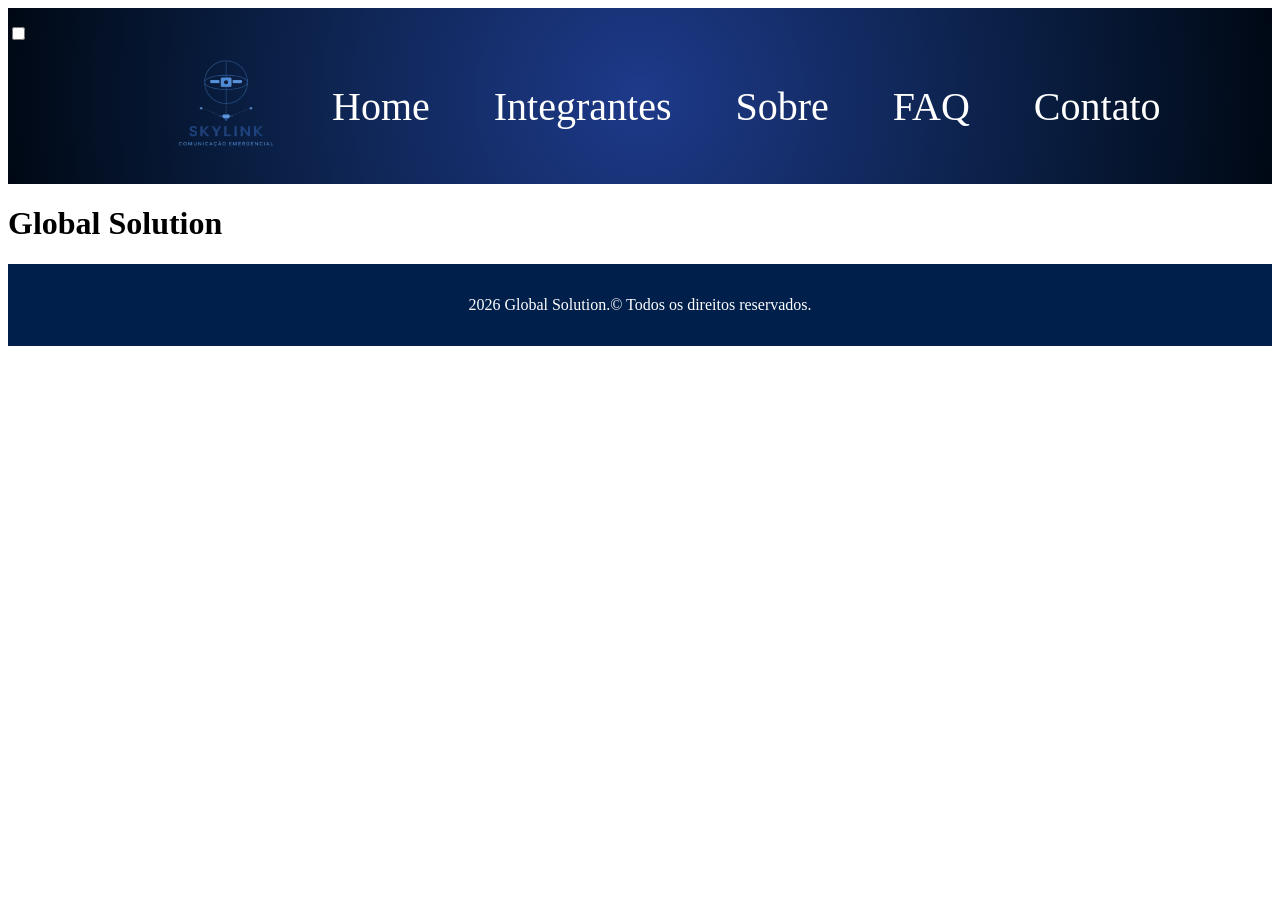
==== index.html @ e2a75dad "feat: finalizando pagina de contato, mudanca do nome da pasta img para assents, ajuste nas outras pa" ====
<!DOCTYPE html>
<html lang="pt-br">
<head>
    <meta charset="UTF-8">
    <meta name="viewport" content="width=device-width, initial-scale=1.0">
    <title>Global Solution</title>
    <link rel="stylesheet" href="./css/main.css">
</head>
<body>
    <header class="cabecalho">
      <input type="checkbox" id="menu-toggle" class="menu-toggle">
      <label for="menu-toggle" class="menu-hamburguer" aria-label="Abrir menu">
        <span></span>
        <span></span>
        <span></span>
      </label>
      <nav class="cabecalho__navbar">
        <a class="cabecalho__logo-link">
          <img src="./assents/logo.png" class="logo" alt="Logo EcoSoul">
        </a>
        <ul class="cabecalho__lista">
          <li class="cabecalho__list-item">
            <a class="cabecalho__link cabecalho__link--active" href="./index.html">Home</a>
          </li>
          <li class="cabecalho__list-item">
            <a class="cabecalho__link" href="./paginas/integrante.html">Integrantes</a>
          </li>
          <li class="cabecalho__list-item">
            <a class="cabecalho__link" href="./paginas/sobre.html">Sobre</a>
          </li>
          <li class="cabecalho__list-item">
            <a class="cabecalho__link" href="./paginas/faq.html">FAQ</a>
          </li>
         <li class="cabecalho__list-item">
            <a class="cabecalho__link" href="./paginas/contato.html">Contato</a>
          </li>
        </ul>
      </nav>
    </header>
    <main>
        <h1>Global Solution</h1>
    </main>
    <footer>
        <p> 2026 Global Solution.&copy; Todos os direitos reservados.</p>
    </footer>
</body>
</html>
---- css/main.css ----
@import url('./cabecalho.css');
@import url('./integrantes.css');
@import url('./base.css');
@import url('./contato.css');
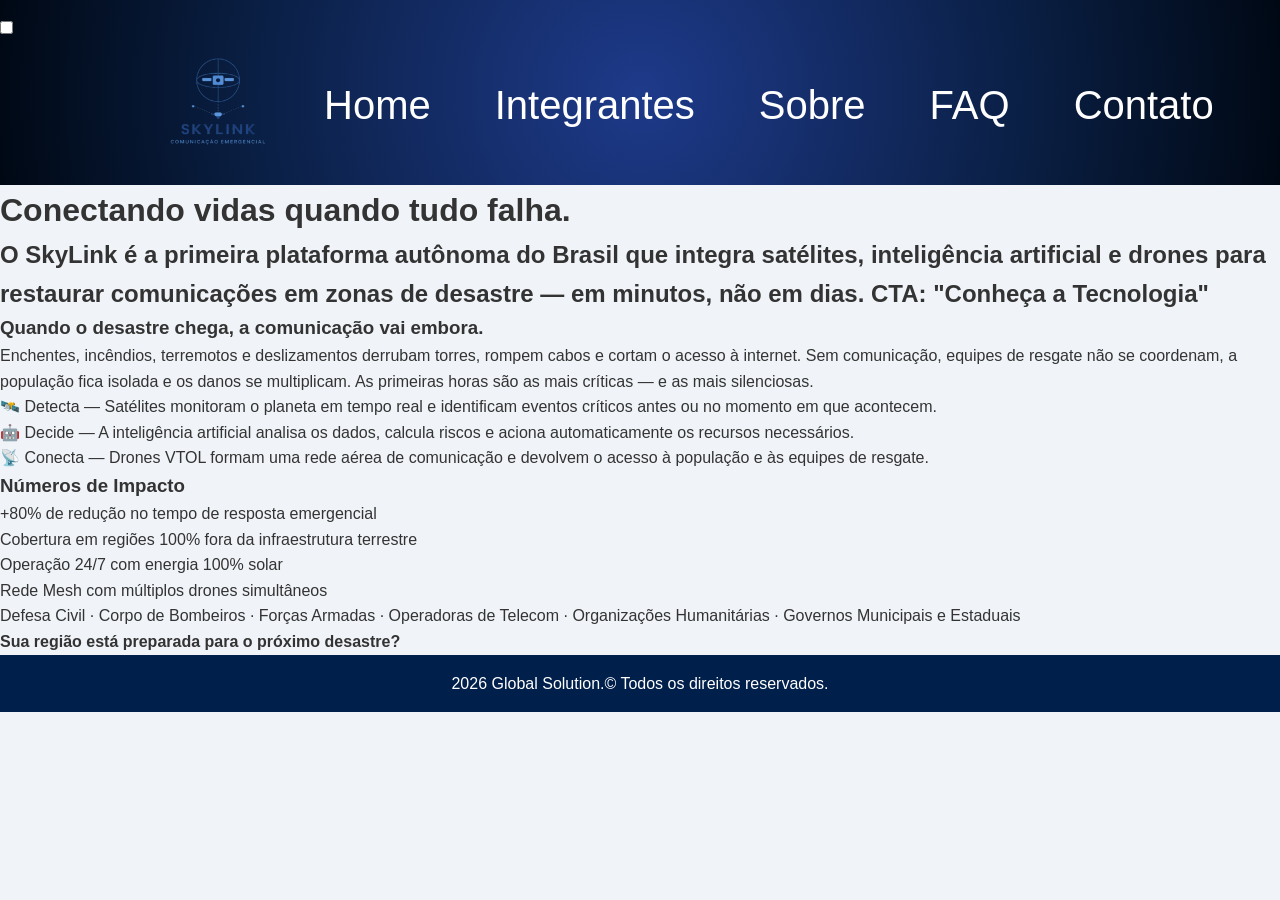
==== commit ac8b7f17: "feat: adicionando conteudo a pagina index" ====
--- a/index.html
+++ b/index.html
@@ -38,7 +38,24 @@
       </nav>
     </header>
     <main>
-        <h1>Global Solution</h1>
+        <h1>Conectando vidas quando tudo falha.</h1>
+        <h2>O SkyLink é a primeira plataforma autônoma do Brasil que integra satélites, inteligência artificial e drones para restaurar comunicações em zonas de desastre — em minutos, não em dias. CTA: "Conheça a Tecnologia"</h2>
+        <h3>Quando o desastre chega, a comunicação vai embora.</h3>
+        <p>Enchentes, incêndios, terremotos e deslizamentos derrubam torres, rompem cabos e cortam o acesso à internet. Sem comunicação, equipes de resgate não se coordenam, a população fica isolada e os danos se multiplicam. As primeiras horas são as mais críticas — e as mais silenciosas.</p>
+        <ul>
+          <li>🛰️ Detecta — Satélites monitoram o planeta em tempo real e identificam eventos críticos antes ou no momento em que acontecem.</li>
+          <li>🤖 Decide — A inteligência artificial analisa os dados, calcula riscos e aciona automaticamente os recursos necessários.</li>
+          <li>📡 Conecta — Drones VTOL formam uma rede aérea de comunicação e devolvem o acesso à população e às equipes de resgate.</li>
+        </ul>
+        <h3>Números de Impacto</h3>
+        <ul>
+          <li>+80% de redução no tempo de resposta emergencial</li>
+          <li>Cobertura em regiões 100% fora da infraestrutura terrestre</li>
+          <li>Operação 24/7 com energia 100% solar</li>
+          <li>Rede Mesh com múltiplos drones simultâneos</li>
+        </ul>
+        <p>Defesa Civil · Corpo de Bombeiros · Forças Armadas · Operadoras de Telecom · Organizações Humanitárias · Governos Municipais e Estaduais</p>
+        <h4>Sua região está preparada para o próximo desastre?</h4>
     </main>
     <footer>
         <p> 2026 Global Solution.&copy; Todos os direitos reservados.</p>
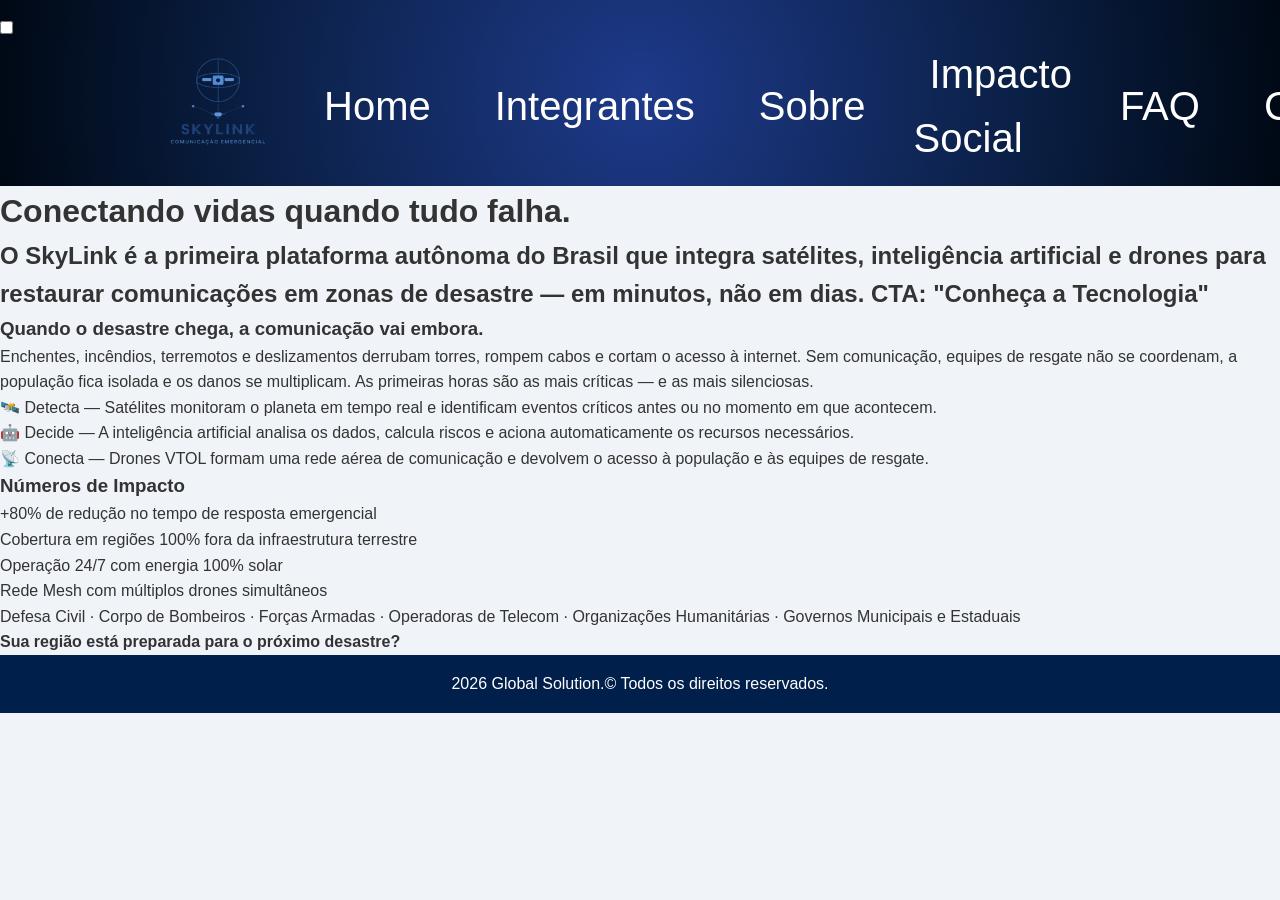
==== commit 88765971: "feat: ajuste do header" ====
--- a/index.html
+++ b/index.html
@@ -15,18 +15,24 @@
         <span></span>
       </label>
       <nav class="cabecalho__navbar">
-        <a class="cabecalho__logo-link">
-          <img src="./assents/logo.png" class="logo" alt="Logo EcoSoul">
+        <!-- CORRIGIR AQUI: a logo fica fora da lista para poder ficar sozinha na esquerda -->
+        <a class="cabecalho__logo-link" href="../index.html">
+          <img src="../assents/logo.png" class="logo" alt="Logo EcoSoul">
         </a>
+
+        <!-- CORRIGIR AQUI: a lista fica apenas com os links para eles poderem ficar centralizados -->
         <ul class="cabecalho__lista">
           <li class="cabecalho__list-item">
-            <a class="cabecalho__link cabecalho__link--active" href="./index.html">Home</a>
+            <a class="cabecalho__link cabecalho__link--active" href="../index.html">Home</a>
           </li>
           <li class="cabecalho__list-item">
             <a class="cabecalho__link" href="./paginas/integrante.html">Integrantes</a>
           </li>
           <li class="cabecalho__list-item">
             <a class="cabecalho__link" href="./paginas/sobre.html">Sobre</a>
+          </li>
+          <li class="cabecalho__list-item">
+            <a class="cabecalho__link" href="./paginas/impacto.html">Impacto Social</a>
           </li>
           <li class="cabecalho__list-item">
             <a class="cabecalho__link" href="./paginas/faq.html">FAQ</a>
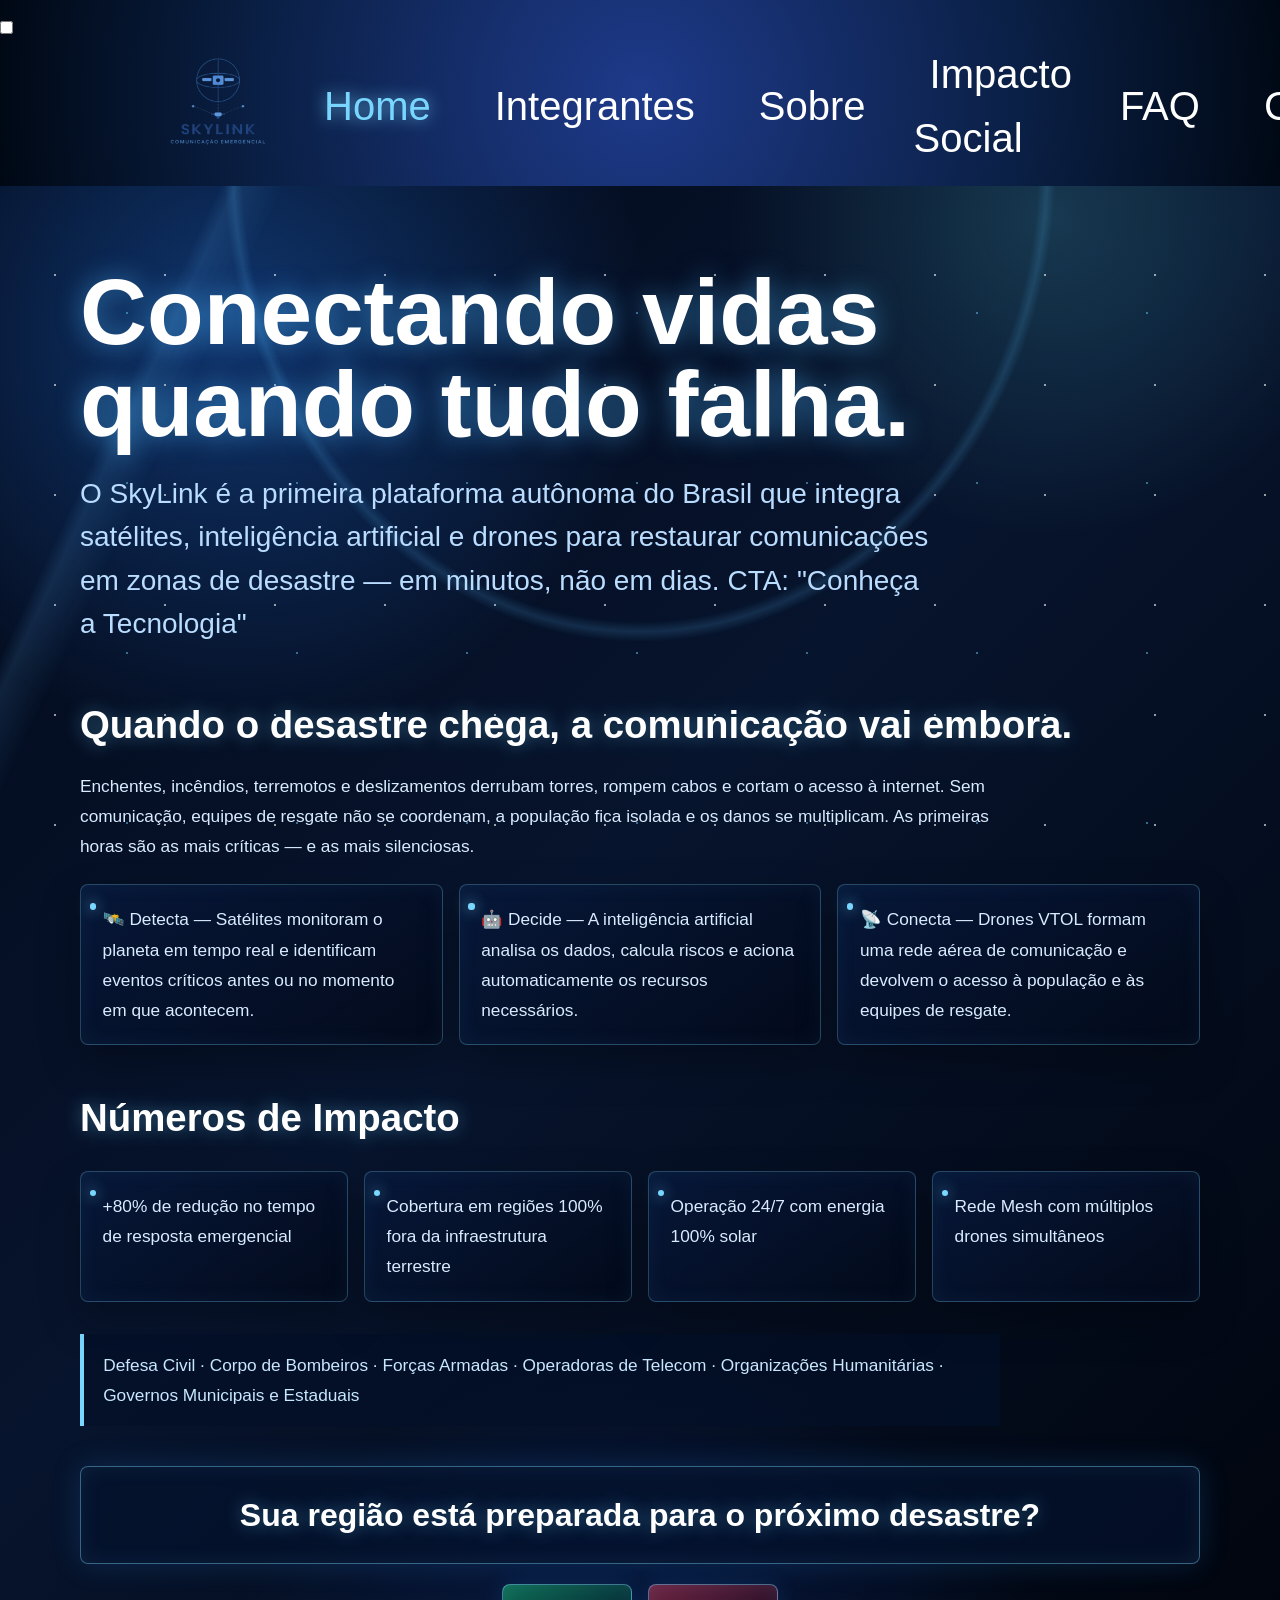
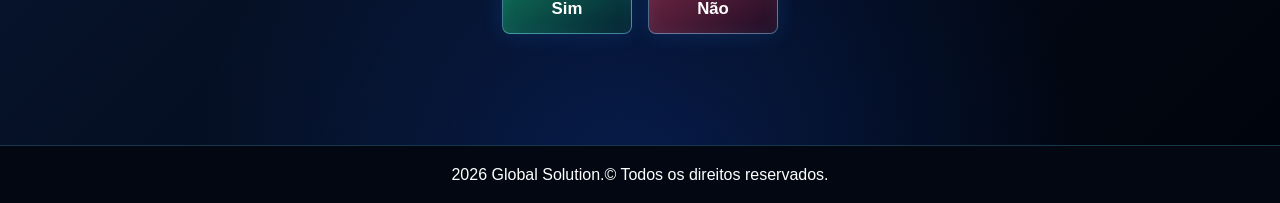
==== commit e9d6bab4: "feat: ajuste de css e finalizaçao das paginas e fazendo o formulario ser funcional" ====
--- a/index.html
+++ b/index.html
@@ -6,7 +6,7 @@
     <title>Global Solution</title>
     <link rel="stylesheet" href="./css/main.css">
 </head>
-<body>
+<body class="pagina-home">
     <header class="cabecalho">
       <input type="checkbox" id="menu-toggle" class="menu-toggle">
       <label for="menu-toggle" class="menu-hamburguer" aria-label="Abrir menu">
@@ -43,28 +43,34 @@
         </ul>
       </nav>
     </header>
-    <main>
-        <h1>Conectando vidas quando tudo falha.</h1>
-        <h2>O SkyLink é a primeira plataforma autônoma do Brasil que integra satélites, inteligência artificial e drones para restaurar comunicações em zonas de desastre — em minutos, não em dias. CTA: "Conheça a Tecnologia"</h2>
-        <h3>Quando o desastre chega, a comunicação vai embora.</h3>
-        <p>Enchentes, incêndios, terremotos e deslizamentos derrubam torres, rompem cabos e cortam o acesso à internet. Sem comunicação, equipes de resgate não se coordenam, a população fica isolada e os danos se multiplicam. As primeiras horas são as mais críticas — e as mais silenciosas.</p>
-        <ul>
-          <li>🛰️ Detecta — Satélites monitoram o planeta em tempo real e identificam eventos críticos antes ou no momento em que acontecem.</li>
-          <li>🤖 Decide — A inteligência artificial analisa os dados, calcula riscos e aciona automaticamente os recursos necessários.</li>
-          <li>📡 Conecta — Drones VTOL formam uma rede aérea de comunicação e devolvem o acesso à população e às equipes de resgate.</li>
+    <main class="home" id="home">
+        <h1 class="titulo-principal">Conectando vidas quando tudo falha.</h1>
+        <h2 class="subtitulo-principal">O SkyLink é a primeira plataforma autônoma do Brasil que integra satélites, inteligência artificial e drones para restaurar comunicações em zonas de desastre — em minutos, não em dias. CTA: "Conheça a Tecnologia"</h2>
+        <h3 class="titulo-secao">Quando o desastre chega, a comunicação vai embora.</h3>
+        <p class="texto-padrao">Enchentes, incêndios, terremotos e deslizamentos derrubam torres, rompem cabos e cortam o acesso à internet. Sem comunicação, equipes de resgate não se coordenam, a população fica isolada e os danos se multiplicam. As primeiras horas são as mais críticas — e as mais silenciosas.</p>
+        <ul class="lista-cards">
+          <li class="card-info">🛰️ Detecta — Satélites monitoram o planeta em tempo real e identificam eventos críticos antes ou no momento em que acontecem.</li>
+          <li class="card-info">🤖 Decide — A inteligência artificial analisa os dados, calcula riscos e aciona automaticamente os recursos necessários.</li>
+          <li class="card-info">📡 Conecta — Drones VTOL formam uma rede aérea de comunicação e devolvem o acesso à população e às equipes de resgate.</li>
         </ul>
-        <h3>Números de Impacto</h3>
-        <ul>
-          <li>+80% de redução no tempo de resposta emergencial</li>
-          <li>Cobertura em regiões 100% fora da infraestrutura terrestre</li>
-          <li>Operação 24/7 com energia 100% solar</li>
-          <li>Rede Mesh com múltiplos drones simultâneos</li>
+        <h3 class="titulo-secao">Números de Impacto</h3>
+        <ul class="lista-cards">
+          <li class="card-info">+80% de redução no tempo de resposta emergencial</li>
+          <li class="card-info">Cobertura em regiões 100% fora da infraestrutura terrestre</li>
+          <li class="card-info">Operação 24/7 com energia 100% solar</li>
+          <li class="card-info">Rede Mesh com múltiplos drones simultâneos</li>
         </ul>
-        <p>Defesa Civil · Corpo de Bombeiros · Forças Armadas · Operadoras de Telecom · Organizações Humanitárias · Governos Municipais e Estaduais</p>
-        <h4>Sua região está preparada para o próximo desastre?</h4>
+        <p class="texto-padrao texto-destaque">Defesa Civil · Corpo de Bombeiros · Forças Armadas · Operadoras de Telecom · Organizações Humanitárias · Governos Municipais e Estaduais</p>
+        <h4 class="chamada-final">Sua região está preparada para o próximo desastre?</h4>
+        <div class="resposta-final" aria-label="Responder pergunta final">
+          <button class="resposta-final__botao resposta-final__botao--sim" type="button" data-resposta="Sim">Sim</button>
+          <button class="resposta-final__botao resposta-final__botao--nao" type="button" data-resposta="Não">Não</button>
+        </div>
+        <p class="resposta-final__status" id="resposta-final-status" aria-live="polite"></p>
     </main>
     <footer>
         <p> 2026 Global Solution.&copy; Todos os direitos reservados.</p>
     </footer>
+    <script src="./js/index.js"></script>
 </body>
 </html>
--- a/css/main.css
+++ b/css/main.css
@@ -1,4 +1,7 @@
-@import url('./cabecalho.css');
 @import url('./integrantes.css');
 @import url('./base.css');
-@import url('./contato.css');+@import url('./contato.css');
+@import url('./index.css');
+@import url('./sobre.css');
+@import url('./impacto.css');
+@import url('./faq.css');
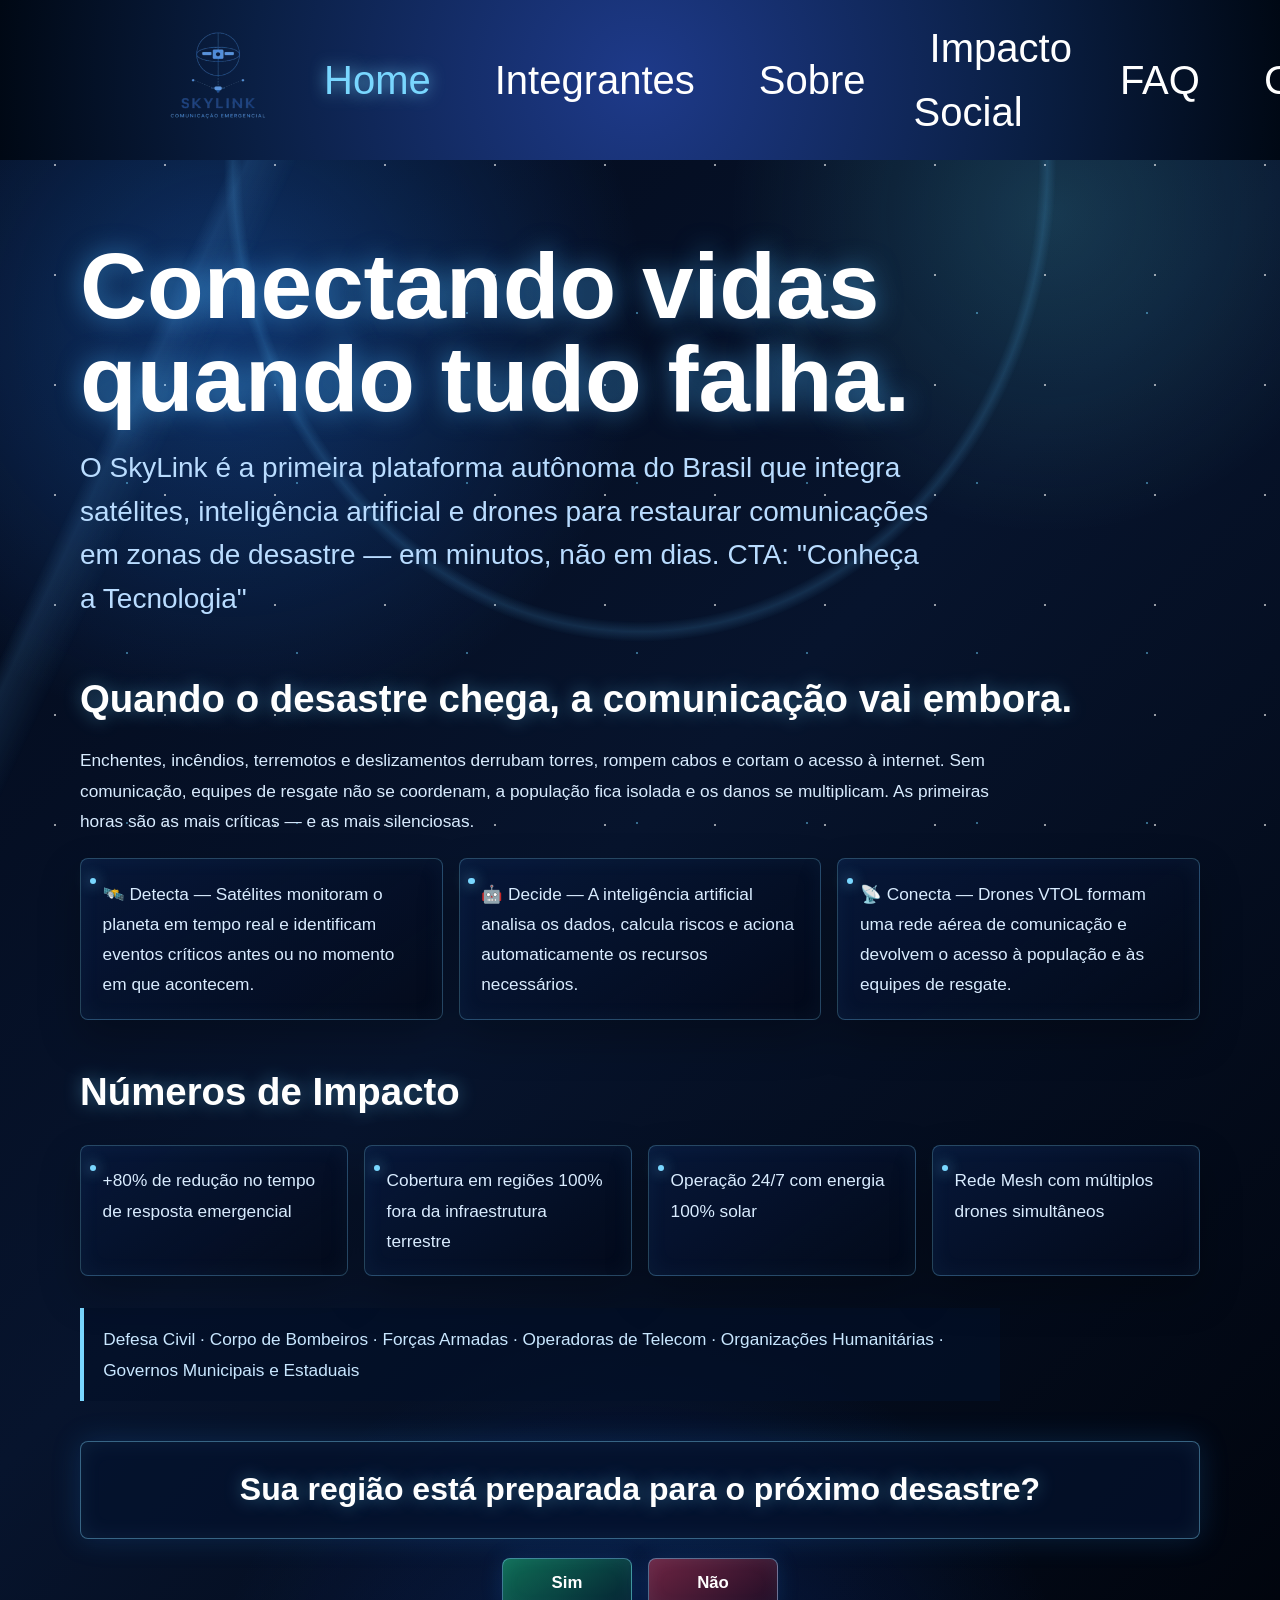
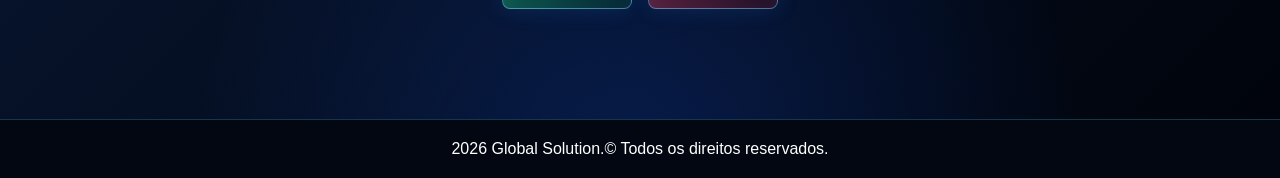
==== commit 6eaeabab: "feat: criando responsividade para o tamanho de tela de ate 700px" ====
--- a/index.html
+++ b/index.html
@@ -8,12 +8,11 @@
 </head>
 <body class="pagina-home">
     <header class="cabecalho">
-      <input type="checkbox" id="menu-toggle" class="menu-toggle">
-      <label for="menu-toggle" class="menu-hamburguer" aria-label="Abrir menu">
+      <button class="menu-hamburguer" type="button" aria-label="Abrir menu" aria-expanded="false" aria-controls="menu-principal">
         <span></span>
         <span></span>
         <span></span>
-      </label>
+      </button>
       <nav class="cabecalho__navbar">
         <!-- CORRIGIR AQUI: a logo fica fora da lista para poder ficar sozinha na esquerda -->
         <a class="cabecalho__logo-link" href="../index.html">
@@ -21,7 +20,7 @@
         </a>
 
         <!-- CORRIGIR AQUI: a lista fica apenas com os links para eles poderem ficar centralizados -->
-        <ul class="cabecalho__lista">
+        <ul class="cabecalho__lista" id="menu-principal">
           <li class="cabecalho__list-item">
             <a class="cabecalho__link cabecalho__link--active" href="../index.html">Home</a>
           </li>
@@ -71,6 +70,7 @@
     <footer>
         <p> 2026 Global Solution.&copy; Todos os direitos reservados.</p>
     </footer>
+    <script src="./js/responsividade.js"></script>
     <script src="./js/index.js"></script>
 </body>
 </html>
--- a/css/main.css
+++ b/css/main.css
@@ -4,4 +4,5 @@
 @import url('./index.css');
 @import url('./sobre.css');
 @import url('./impacto.css');
-@import url('./faq.css');+@import url('./faq.css');
+@import url('./responsividade.css');
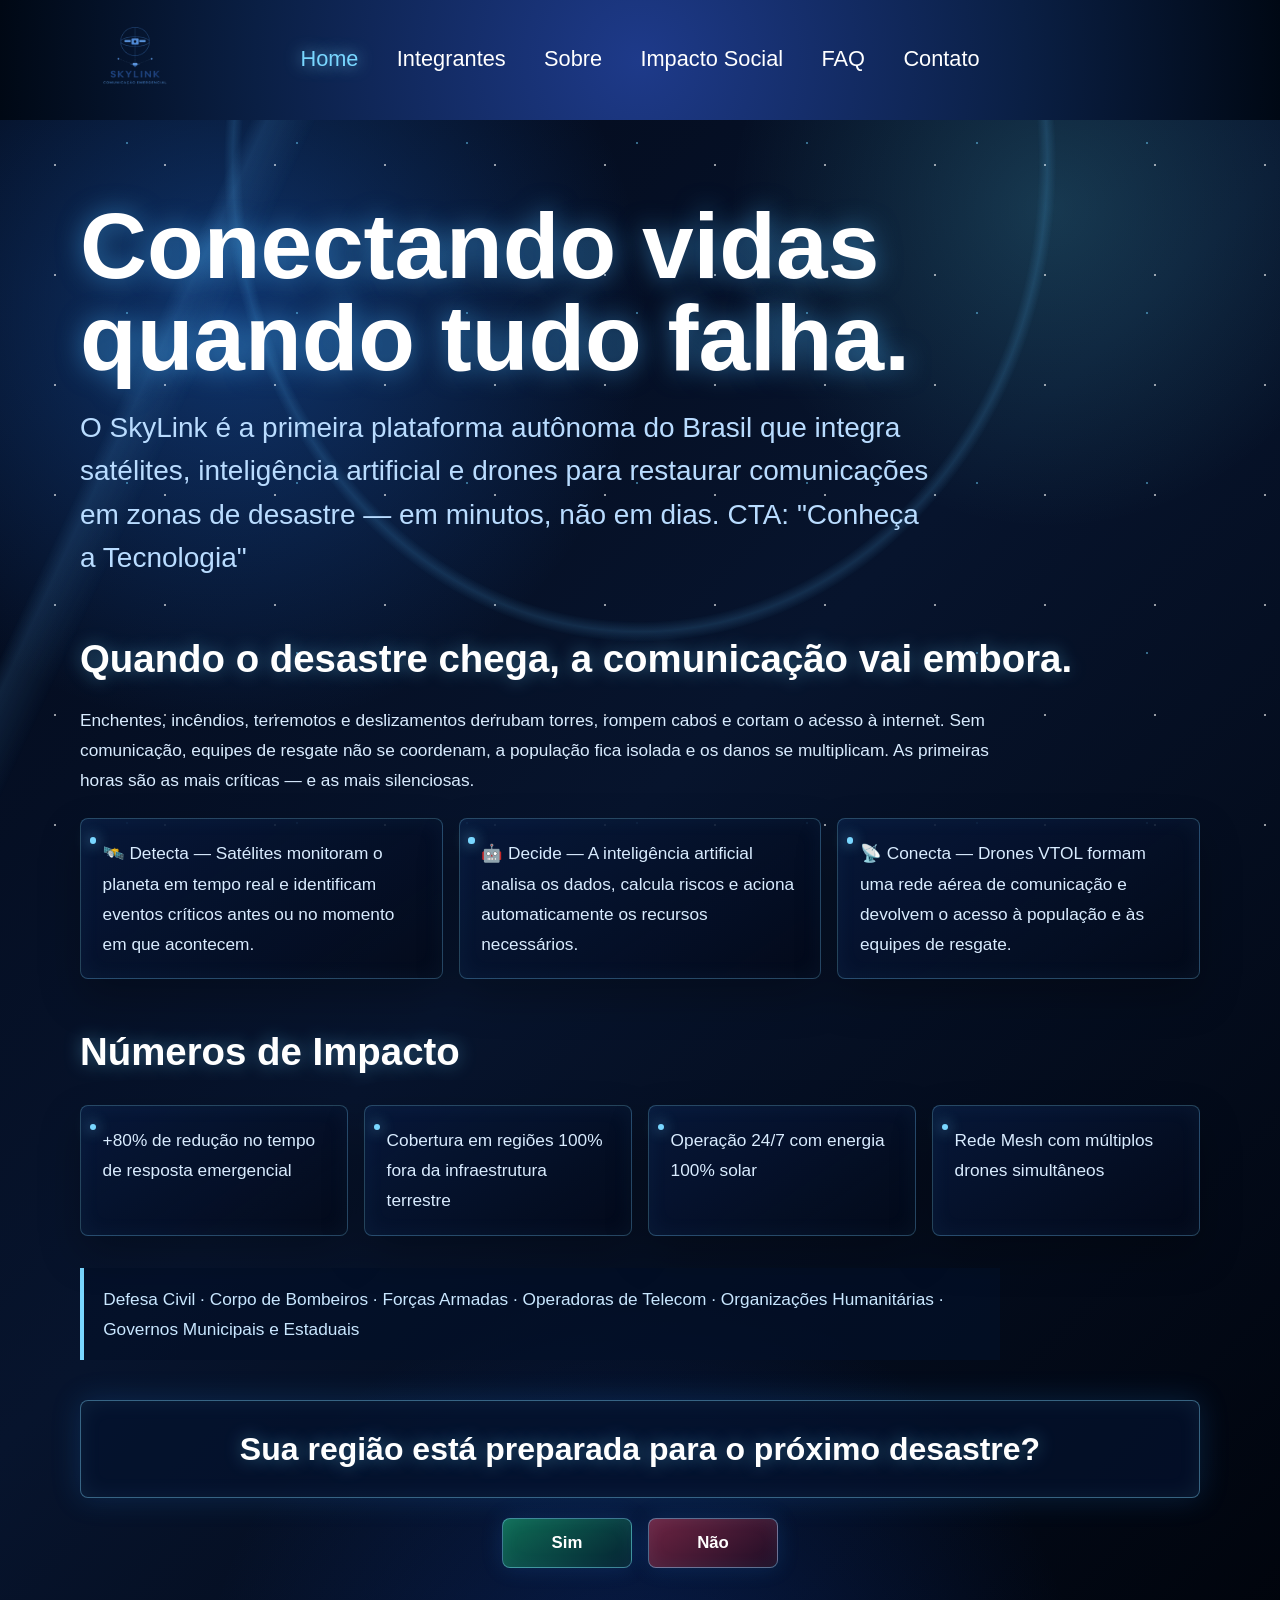
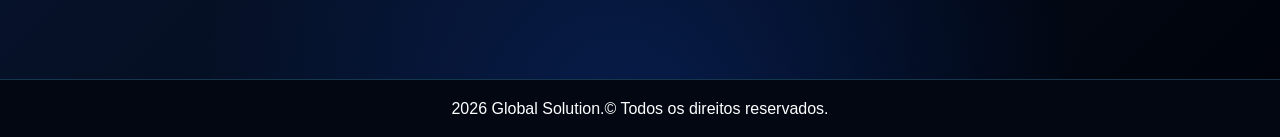
==== commit f7be4dab: "feat: ajuste para correçao de alguns itens" ====
--- a/index.html
+++ b/index.html
@@ -16,7 +16,7 @@
       <nav class="cabecalho__navbar">
         <!-- CORRIGIR AQUI: a logo fica fora da lista para poder ficar sozinha na esquerda -->
         <a class="cabecalho__logo-link" href="../index.html">
-          <img src="../assents/logo.png" class="logo" alt="Logo EcoSoul">
+          <img src="./assets/logo.png" class="logo" alt="Logo EcoSoul">
         </a>
 
         <!-- CORRIGIR AQUI: a lista fica apenas com os links para eles poderem ficar centralizados -->
@@ -25,7 +25,7 @@
             <a class="cabecalho__link cabecalho__link--active" href="../index.html">Home</a>
           </li>
           <li class="cabecalho__list-item">
-            <a class="cabecalho__link" href="./paginas/integrante.html">Integrantes</a>
+            <a class="cabecalho__link" href="./paginas/integrantes.html">Integrantes</a>
           </li>
           <li class="cabecalho__list-item">
             <a class="cabecalho__link" href="./paginas/sobre.html">Sobre</a>
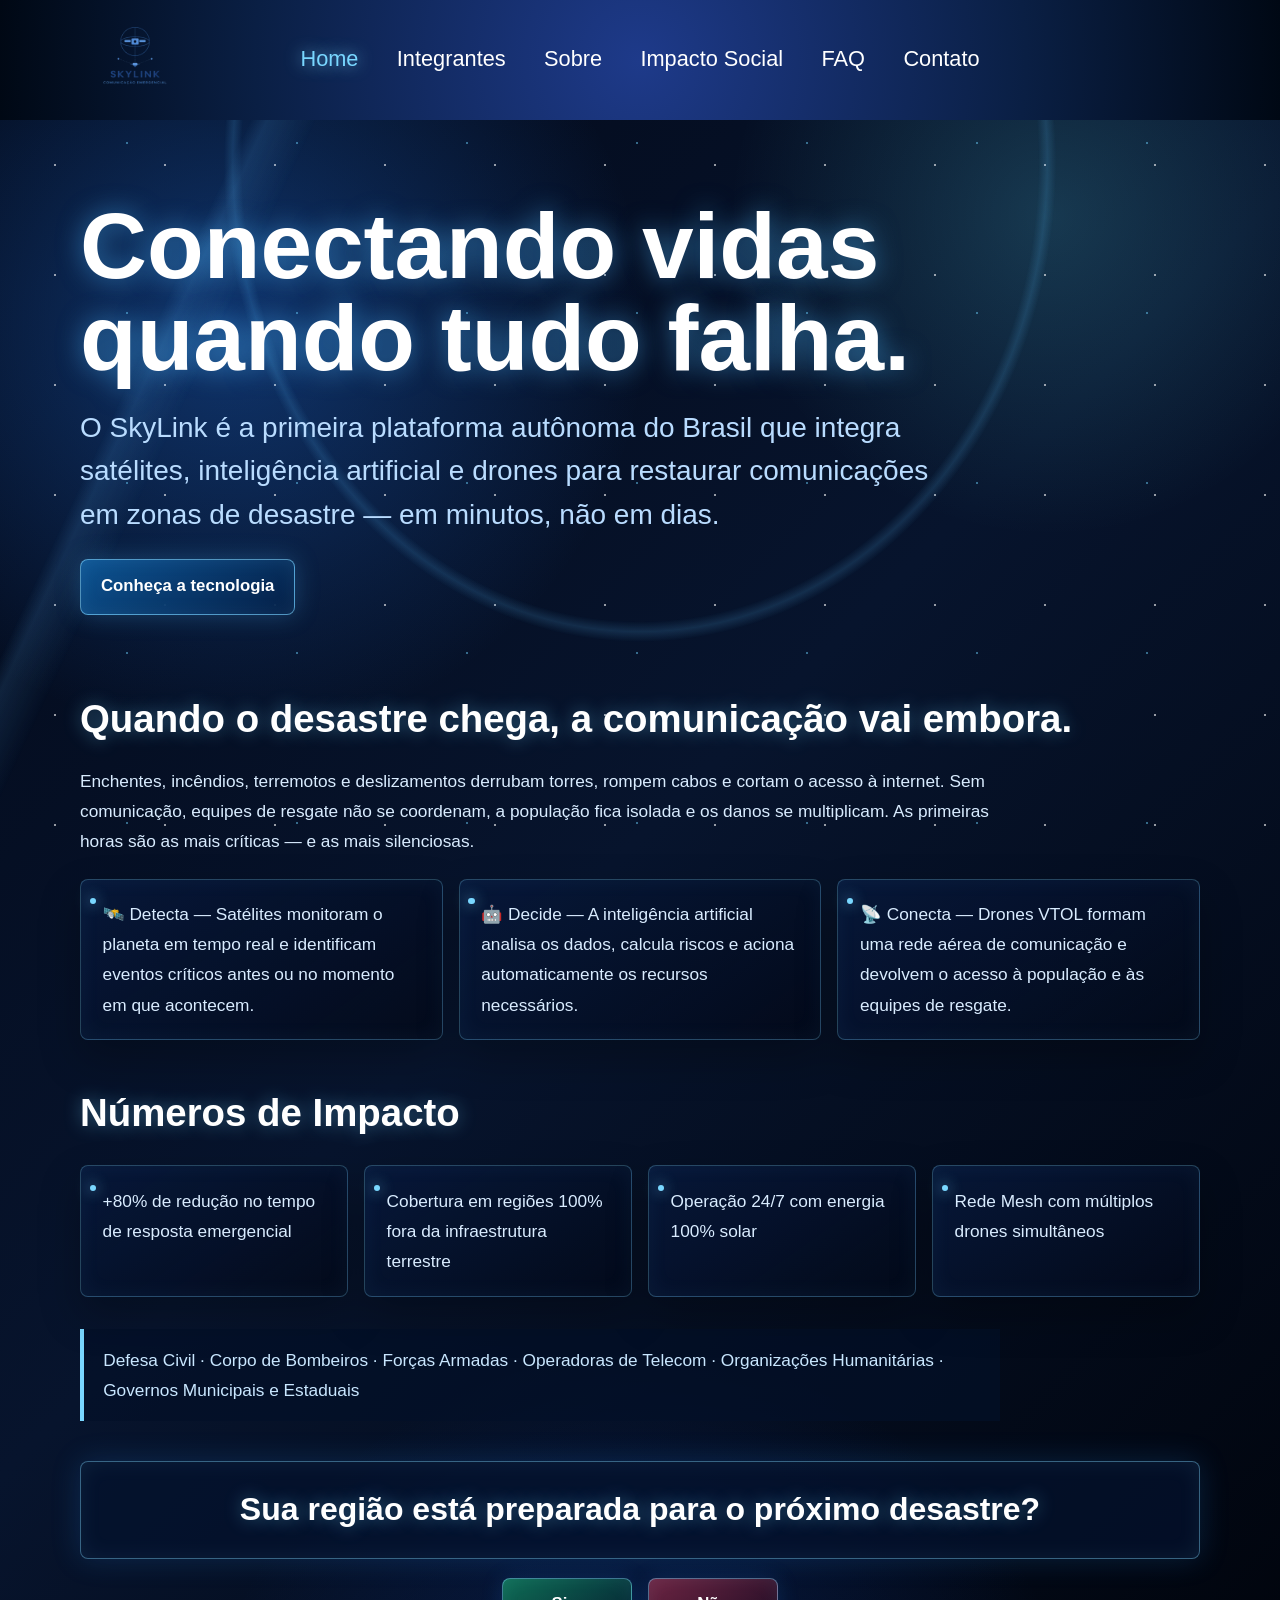
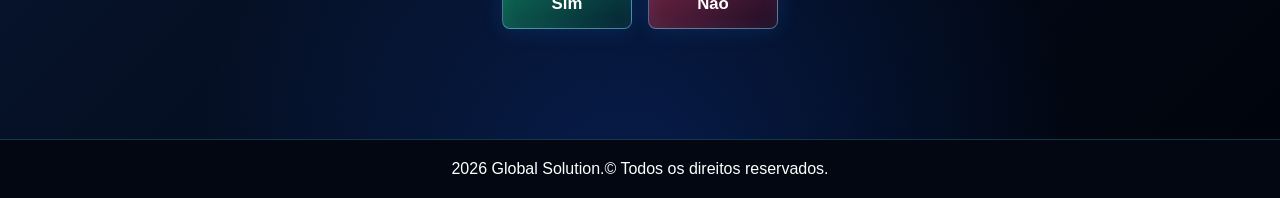
==== commit 4423d792: "feat: ajuste de arquivos e ortografias" ====
--- a/index.html
+++ b/index.html
@@ -14,15 +14,13 @@
         <span></span>
       </button>
       <nav class="cabecalho__navbar">
-        <!-- CORRIGIR AQUI: a logo fica fora da lista para poder ficar sozinha na esquerda -->
-        <a class="cabecalho__logo-link" href="../index.html">
-          <img src="./assets/logo.png" class="logo" alt="Logo EcoSoul">
+        <a class="cabecalho__logo-link" href="./index.html">
+          <img src="./assets/logo.png" class="logo" alt="Logo SkyLink">
         </a>
 
-        <!-- CORRIGIR AQUI: a lista fica apenas com os links para eles poderem ficar centralizados -->
         <ul class="cabecalho__lista" id="menu-principal">
           <li class="cabecalho__list-item">
-            <a class="cabecalho__link cabecalho__link--active" href="../index.html">Home</a>
+            <a class="cabecalho__link cabecalho__link--active" href="./index.html">Home</a>
           </li>
           <li class="cabecalho__list-item">
             <a class="cabecalho__link" href="./paginas/integrantes.html">Integrantes</a>
@@ -44,7 +42,8 @@
     </header>
     <main class="home" id="home">
         <h1 class="titulo-principal">Conectando vidas quando tudo falha.</h1>
-        <h2 class="subtitulo-principal">O SkyLink é a primeira plataforma autônoma do Brasil que integra satélites, inteligência artificial e drones para restaurar comunicações em zonas de desastre — em minutos, não em dias. CTA: "Conheça a Tecnologia"</h2>
+        <h2 class="subtitulo-principal">O SkyLink é a primeira plataforma autônoma do Brasil que integra satélites, inteligência artificial e drones para restaurar comunicações em zonas de desastre — em minutos, não em dias.</h2>
+        <a class="botao-cta" href="./paginas/sobre.html">Conheça a tecnologia</a>
         <h3 class="titulo-secao">Quando o desastre chega, a comunicação vai embora.</h3>
         <p class="texto-padrao">Enchentes, incêndios, terremotos e deslizamentos derrubam torres, rompem cabos e cortam o acesso à internet. Sem comunicação, equipes de resgate não se coordenam, a população fica isolada e os danos se multiplicam. As primeiras horas são as mais críticas — e as mais silenciosas.</p>
         <ul class="lista-cards">
@@ -60,7 +59,7 @@
           <li class="card-info">Rede Mesh com múltiplos drones simultâneos</li>
         </ul>
         <p class="texto-padrao texto-destaque">Defesa Civil · Corpo de Bombeiros · Forças Armadas · Operadoras de Telecom · Organizações Humanitárias · Governos Municipais e Estaduais</p>
-        <h4 class="chamada-final">Sua região está preparada para o próximo desastre?</h4>
+        <h3 class="chamada-final">Sua região está preparada para o próximo desastre?</h3>
         <div class="resposta-final" aria-label="Responder pergunta final">
           <button class="resposta-final__botao resposta-final__botao--sim" type="button" data-resposta="Sim">Sim</button>
           <button class="resposta-final__botao resposta-final__botao--nao" type="button" data-resposta="Não">Não</button>
